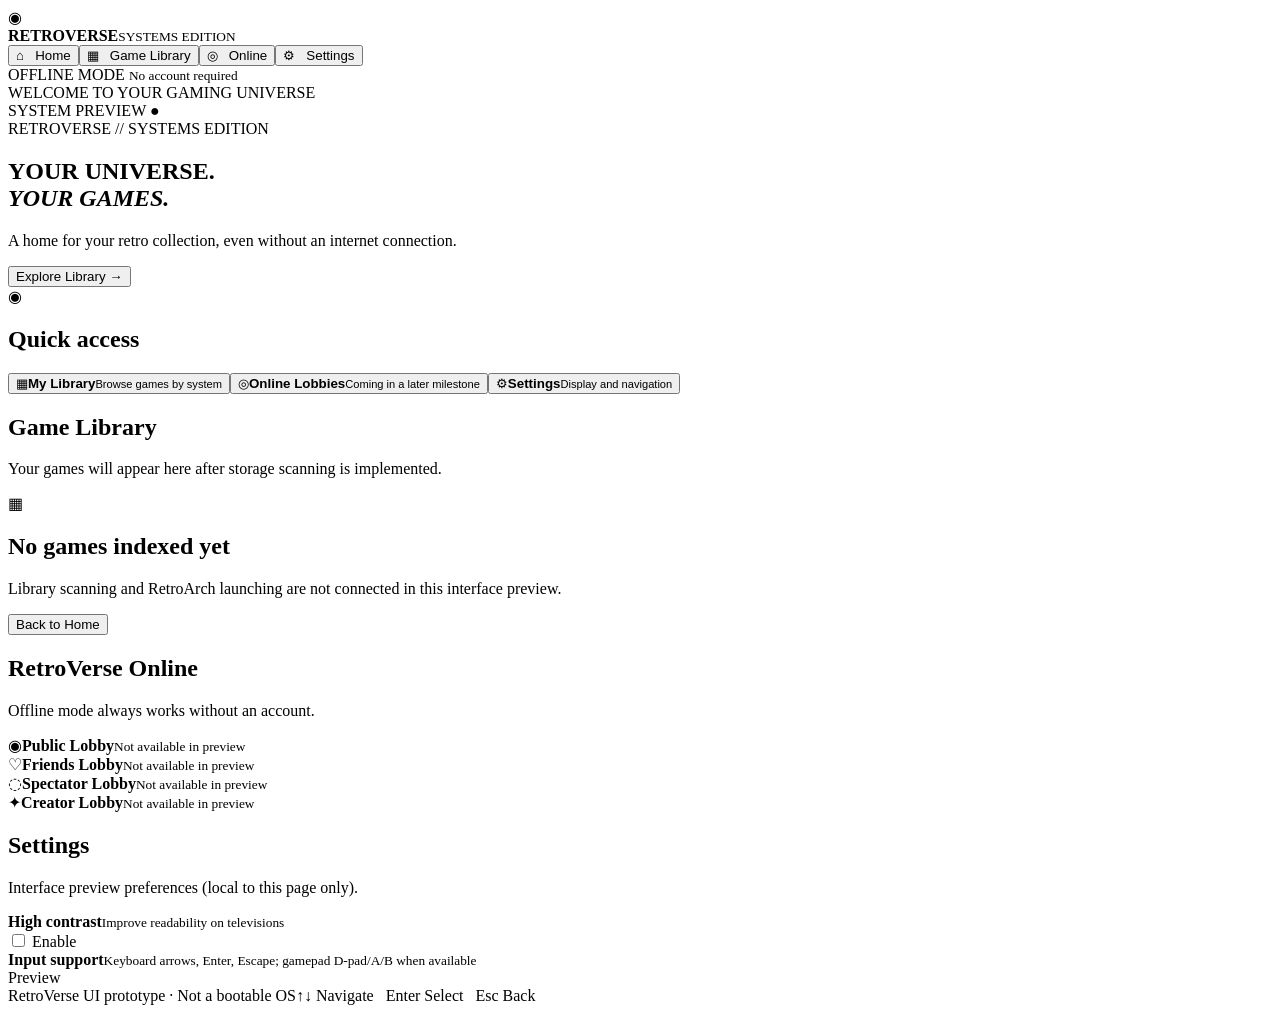
==== interface/preview/index.html @ 69228175 "ui: add offline RetroVerse interface preview" ====
<!doctype html>
<html lang="en"><head><meta charset="utf-8"><meta name="viewport" content="width=device-width,initial-scale=1">
<title>RetroVerse Systems Edition · Interface Preview</title><link rel="stylesheet" href="styles.css"></head>
<body><div class="app"><aside class="side"><div class="brand"><span class="planet">◉</span><div><strong>RETROVERSE</strong><small>SYSTEMS EDITION</small></div></div>
<nav aria-label="Main navigation"><button class="nav active" data-view="home">⌂ &nbsp; Home</button><button class="nav" data-view="library">▦ &nbsp; Game Library</button><button class="nav" data-view="online">◎ &nbsp; Online</button><button class="nav" data-view="settings">⚙ &nbsp; Settings</button></nav>
<div class="bottom"><span class="status-dot"></span> OFFLINE MODE <small>No account required</small></div></aside>
<main><header><div class="eyebrow">WELCOME TO YOUR GAMING UNIVERSE</div><div class="header-right">SYSTEM PREVIEW <span aria-hidden="true">●</span></div></header>
<section class="page" id="home"><div class="hero"><span class="eyebrow">RETROVERSE // SYSTEMS EDITION</span><h1>YOUR UNIVERSE.<br><em>YOUR GAMES.</em></h1><p>A home for your retro collection, even without an internet connection.</p><button class="primary" data-open="library">Explore Library →</button><div class="orbit">◉</div></div><h2>Quick access</h2><div class="cards"><button class="tile" data-open="library"><span class="tile-icon">▦</span><strong>My Library</strong><small>Browse games by system</small></button><button class="tile" data-open="online"><span class="tile-icon">◎</span><strong>Online Lobbies</strong><small>Coming in a later milestone</small></button><button class="tile" data-open="settings"><span class="tile-icon">⚙</span><strong>Settings</strong><small>Display and navigation</small></button></div></section>
<section class="page hidden" id="library"><h1>Game Library</h1><p class="muted">Your games will appear here after storage scanning is implemented.</p><div class="empty"><div class="big-icon">▦</div><h2>No games indexed yet</h2><p>Library scanning and RetroArch launching are not connected in this interface preview.</p><button class="primary" data-open="home">Back to Home</button></div></section>
<section class="page hidden" id="online"><h1>RetroVerse Online</h1><p class="muted">Offline mode always works without an account.</p><div class="cards"><div class="tile disabled"><span class="tile-icon">◉</span><strong>Public Lobby</strong><small>Not available in preview</small></div><div class="tile disabled"><span class="tile-icon">♡</span><strong>Friends Lobby</strong><small>Not available in preview</small></div><div class="tile disabled"><span class="tile-icon">◌</span><strong>Spectator Lobby</strong><small>Not available in preview</small></div><div class="tile disabled"><span class="tile-icon">✦</span><strong>Creator Lobby</strong><small>Not available in preview</small></div></div></section>
<section class="page hidden" id="settings"><h1>Settings</h1><p class="muted">Interface preview preferences (local to this page only).</p><div class="setting"><div><strong>High contrast</strong><small>Improve readability on televisions</small></div><label class="switch"><input type="checkbox" id="contrast"> Enable</label></div><div class="setting"><div><strong>Input support</strong><small>Keyboard arrows, Enter, Escape; gamepad D-pad/A/B when available</small></div><span>Preview</span></div></section>
<footer><span>RetroVerse UI prototype · Not a bootable OS</span><span>↑↓ Navigate &nbsp; Enter Select &nbsp; Esc Back</span></footer></main></div><div id="notice" role="status" aria-live="polite" class="sr"></div><script src="app.js"></script></body></html>
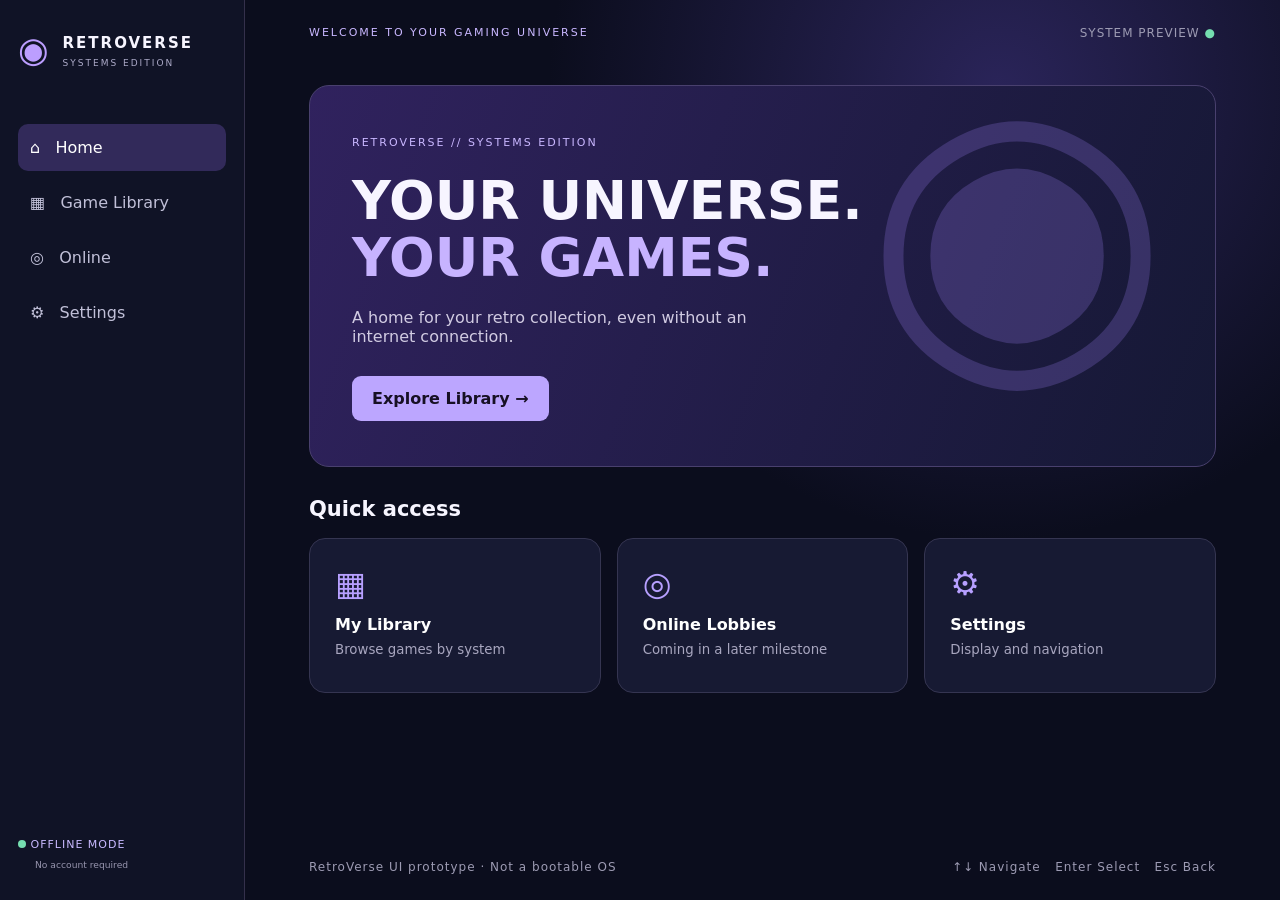
==== commit aeb88100: "input: integrate gamepad navigation with RetroVerse UI" ====
--- a/interface/preview/index.html
+++ b/interface/preview/index.html
@@ -9,4 +9,4 @@
 <section class="page hidden" id="library"><h1>Game Library</h1><p class="muted">Your games will appear here after storage scanning is implemented.</p><div class="empty"><div class="big-icon">▦</div><h2>No games indexed yet</h2><p>Library scanning and RetroArch launching are not connected in this interface preview.</p><button class="primary" data-open="home">Back to Home</button></div></section>
 <section class="page hidden" id="online"><h1>RetroVerse Online</h1><p class="muted">Offline mode always works without an account.</p><div class="cards"><div class="tile disabled"><span class="tile-icon">◉</span><strong>Public Lobby</strong><small>Not available in preview</small></div><div class="tile disabled"><span class="tile-icon">♡</span><strong>Friends Lobby</strong><small>Not available in preview</small></div><div class="tile disabled"><span class="tile-icon">◌</span><strong>Spectator Lobby</strong><small>Not available in preview</small></div><div class="tile disabled"><span class="tile-icon">✦</span><strong>Creator Lobby</strong><small>Not available in preview</small></div></div></section>
 <section class="page hidden" id="settings"><h1>Settings</h1><p class="muted">Interface preview preferences (local to this page only).</p><div class="setting"><div><strong>High contrast</strong><small>Improve readability on televisions</small></div><label class="switch"><input type="checkbox" id="contrast"> Enable</label></div><div class="setting"><div><strong>Input support</strong><small>Keyboard arrows, Enter, Escape; gamepad D-pad/A/B when available</small></div><span>Preview</span></div></section>
-<footer><span>RetroVerse UI prototype · Not a bootable OS</span><span>↑↓ Navigate &nbsp; Enter Select &nbsp; Esc Back</span></footer></main></div><div id="notice" role="status" aria-live="polite" class="sr"></div><script src="app.js"></script></body></html>+<footer><span>RetroVerse UI prototype · Not a bootable OS</span><span>↑↓ Navigate &nbsp; Enter Select &nbsp; Esc Back</span></footer></main></div><div id="notice" role="status" aria-live="polite" class="sr"></div><script src="gamepad.js"></script><script src="app.js"></script></body></html>
--- a/interface/preview/styles.css
+++ b/interface/preview/styles.css
@@ -0,0 +1 @@
+:root{font-family:Inter,system-ui,sans-serif;color:#f7f5ff;background:#0a0c1b;--accent:#9a7dfc}*{box-sizing:border-box}body{margin:0}.app{min-height:100vh;display:grid;grid-template-columns:245px 1fr;background:radial-gradient(circle at 78% 10%,#2a2459 0,transparent 35%),#0b0d1d}.side{background:#101326;border-right:1px solid #34304b;padding:30px 18px;display:flex;flex-direction:column;gap:54px}.brand{display:flex;align-items:center;gap:12px;letter-spacing:2px}.planet{font-size:35px;color:#bc9eff}.brand strong{font-size:15px}.brand small{display:block;font-size:9px;color:#adabc9;margin-top:6px}nav{display:grid;gap:8px}button{font:inherit;cursor:pointer}button:focus-visible,input:focus-visible{outline:3px solid #fff;outline-offset:3px}.nav{text-align:left;border:0;color:#c1c0d8;background:transparent;border-radius:10px;padding:14px 12px}.nav:hover,.nav.active{background:#322a5a;color:#fff}.bottom{margin-top:auto;font-size:11px;color:#c8b9ff;letter-spacing:1px}.bottom small{display:block;letter-spacing:0;margin:8px 0 0 17px;color:#9795ae}.status-dot{display:inline-block;width:8px;height:8px;border-radius:50%;background:#75deb0}main{padding:26px clamp(24px,5vw,90px);display:flex;flex-direction:column;min-width:0}header,footer{display:flex;justify-content:space-between;color:#9d9bb3;font-size:12px;letter-spacing:1px}.header-right span{color:#75deb0}.page{flex:1}.hidden{display:none}.hero{position:relative;overflow:hidden;margin:45px 0 30px;padding:45px 42px;min-height:310px;border:1px solid #49406e;border-radius:20px;background:linear-gradient(110deg,#30225e,#151834)}.eyebrow{font-size:11px;color:#c9b7ff;letter-spacing:2px}.hero h1{position:relative;z-index:1;font-size:clamp(31px,4.2vw,59px);line-height:1.06;margin:22px 0}.hero em{font-style:normal;color:#c7b3ff}.hero p{max-width:430px;color:#d1cbe2}.orbit{position:absolute;right:5%;top:0;font-size:350px;line-height:.8;color:#8c73dc45;pointer-events:none}.primary{position:relative;z-index:1;background:#bca6ff;color:#171024;border:0;border-radius:9px;padding:13px 20px;font-weight:750;margin-top:14px}h2{font-size:21px}h1{font-size:38px}.cards{display:grid;grid-template-columns:repeat(auto-fit,minmax(190px,1fr));gap:16px}.tile{border:1px solid #353551;border-radius:16px;text-align:left;padding:25px;background:#171a33;color:white;min-height:155px;display:flex;flex-direction:column;align-items:flex-start}.tile:hover:not(.disabled){border-color:#ab90ff;background:#22203f}.tile-icon{font-size:33px;color:#b7a0ff;margin-bottom:12px}.tile small,.setting small{display:block;color:#a8a6bf;margin-top:8px}.tile.disabled{opacity:.6;cursor:default}.muted,.empty p{color:#aca9c3}.empty{margin:35px 0;padding:55px 20px;border:1px dashed #4f466c;text-align:center;border-radius:18px}.big-icon{font-size:55px;color:#ac93fa}.setting{background:#171a33;border:1px solid #343450;border-radius:13px;padding:20px;display:flex;justify-content:space-between;align-items:center;margin:15px 0;gap:20px}.switch{white-space:nowrap}footer{margin-top:32px;gap:12px}.sr{position:absolute;left:-9999px}.contrast{--accent:#ffe89e;background:#050505}.contrast .app{background:#050505}.contrast .side,.contrast .tile,.contrast .setting{background:#121212;border-color:#eee}.contrast .nav.active{background:#484848}@media(max-width:700px){.app{grid-template-columns:1fr}.side{gap:16px;padding:15px}.brand{justify-content:center}nav{display:flex;overflow:auto}.nav{white-space:nowrap}.bottom{display:none}main{padding:20px}.hero{margin-top:20px;padding:25px 22px}.orbit{right:-50px;font-size:240px}header,footer{font-size:9px}}
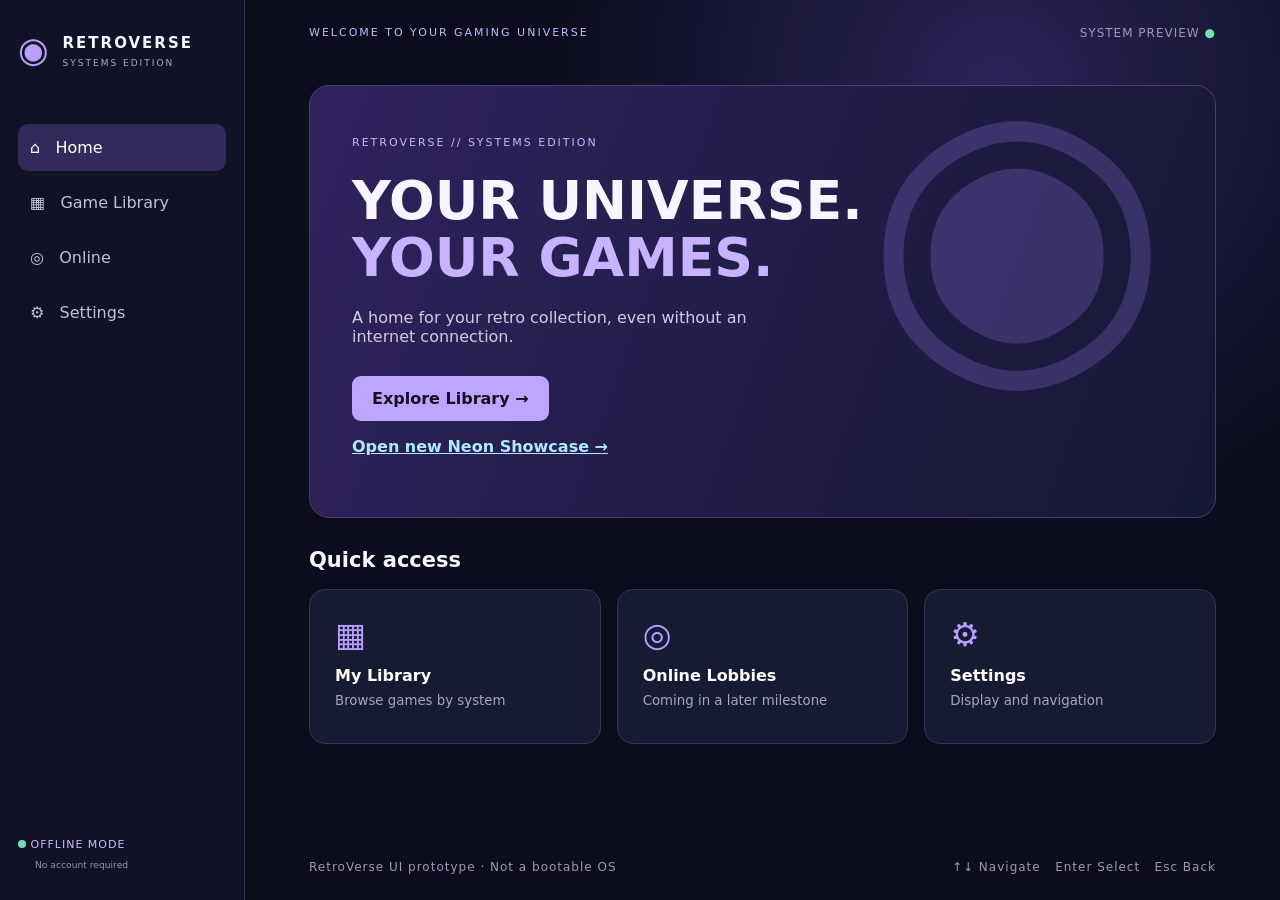
==== commit 9dccb635: "ui: link existing systems preview to neon menu showcase" ====
--- a/interface/preview/index.html
+++ b/interface/preview/index.html
@@ -5,8 +5,8 @@
 <nav aria-label="Main navigation"><button class="nav active" data-view="home">⌂ &nbsp; Home</button><button class="nav" data-view="library">▦ &nbsp; Game Library</button><button class="nav" data-view="online">◎ &nbsp; Online</button><button class="nav" data-view="settings">⚙ &nbsp; Settings</button></nav>
 <div class="bottom"><span class="status-dot"></span> OFFLINE MODE <small>No account required</small></div></aside>
 <main><header><div class="eyebrow">WELCOME TO YOUR GAMING UNIVERSE</div><div class="header-right">SYSTEM PREVIEW <span aria-hidden="true">●</span></div></header>
-<section class="page" id="home"><div class="hero"><span class="eyebrow">RETROVERSE // SYSTEMS EDITION</span><h1>YOUR UNIVERSE.<br><em>YOUR GAMES.</em></h1><p>A home for your retro collection, even without an internet connection.</p><button class="primary" data-open="library">Explore Library →</button><div class="orbit">◉</div></div><h2>Quick access</h2><div class="cards"><button class="tile" data-open="library"><span class="tile-icon">▦</span><strong>My Library</strong><small>Browse games by system</small></button><button class="tile" data-open="online"><span class="tile-icon">◎</span><strong>Online Lobbies</strong><small>Coming in a later milestone</small></button><button class="tile" data-open="settings"><span class="tile-icon">⚙</span><strong>Settings</strong><small>Display and navigation</small></button></div></section>
+<section class="page" id="home"><div class="hero"><span class="eyebrow">RETROVERSE // SYSTEMS EDITION</span><h1>YOUR UNIVERSE.<br><em>YOUR GAMES.</em></h1><p>A home for your retro collection, even without an internet connection.</p><button class="primary" data-open="library">Explore Library →</button><p><a href="../neon-showcase/index.html" style="color:#aee9ff;font-weight:700">Open new Neon Showcase →</a></p><div class="orbit">◉</div></div><h2>Quick access</h2><div class="cards"><button class="tile" data-open="library"><span class="tile-icon">▦</span><strong>My Library</strong><small>Browse games by system</small></button><button class="tile" data-open="online"><span class="tile-icon">◎</span><strong>Online Lobbies</strong><small>Coming in a later milestone</small></button><button class="tile" data-open="settings"><span class="tile-icon">⚙</span><strong>Settings</strong><small>Display and navigation</small></button></div></section>
 <section class="page hidden" id="library"><h1>Game Library</h1><p class="muted">Your games will appear here after storage scanning is implemented.</p><div class="empty"><div class="big-icon">▦</div><h2>No games indexed yet</h2><p>Library scanning and RetroArch launching are not connected in this interface preview.</p><button class="primary" data-open="home">Back to Home</button></div></section>
 <section class="page hidden" id="online"><h1>RetroVerse Online</h1><p class="muted">Offline mode always works without an account.</p><div class="cards"><div class="tile disabled"><span class="tile-icon">◉</span><strong>Public Lobby</strong><small>Not available in preview</small></div><div class="tile disabled"><span class="tile-icon">♡</span><strong>Friends Lobby</strong><small>Not available in preview</small></div><div class="tile disabled"><span class="tile-icon">◌</span><strong>Spectator Lobby</strong><small>Not available in preview</small></div><div class="tile disabled"><span class="tile-icon">✦</span><strong>Creator Lobby</strong><small>Not available in preview</small></div></div></section>
-<section class="page hidden" id="settings"><h1>Settings</h1><p class="muted">Interface preview preferences (local to this page only).</p><div class="setting"><div><strong>High contrast</strong><small>Improve readability on televisions</small></div><label class="switch"><input type="checkbox" id="contrast"> Enable</label></div><div class="setting"><div><strong>Input support</strong><small>Keyboard arrows, Enter, Escape; gamepad D-pad/A/B when available</small></div><span>Preview</span></div></section>
-<footer><span>RetroVerse UI prototype · Not a bootable OS</span><span>↑↓ Navigate &nbsp; Enter Select &nbsp; Esc Back</span></footer></main></div><div id="notice" role="status" aria-live="polite" class="sr"></div><script src="gamepad.js"></script><script src="app.js"></script></body></html>+<section class="page hidden" id="settings"><h1>Settings</h1><p class="muted">Interface preview preferences (local to this page only).</p><div class="setting music-setting"><div><strong>Retro Music Shuffle</strong><small>Choose a soundtrack or shuffle all your locally selected music. Audio stays on this device.</small><div class="music-controls"><label for="music-soundtrack">Soundtrack</label><select id="music-soundtrack"><option value="all" selected>All Music</option><option value="mecha">Mecha Yokai</option><option value="cosmic">Cosmic Oblivion</option><option value="astral">Astral Visit</option><option value="off">Music Off</option></select><label><input type="checkbox" id="music-shuffle" checked> Shuffle tracks</label><label><input type="checkbox" id="music-continuous" checked> Continuous playback</label></div><div class="music-controls"><label for="music-files">Choose music files</label><input id="music-files" type="file" accept="audio/*,.mp3,.ogg,.wav,.flac,.m4a" multiple><button id="music-play" type="button" disabled>Play</button><button id="music-next" type="button" disabled>Next ⏭</button><label for="music-volume">Volume</label><input id="music-volume" type="range" min="0" max="100" value="35"></div><small id="music-status" role="status" aria-live="polite">Choose your own music files to begin.</small></div></div><div class="setting"><div><strong>High contrast</strong><small>Improve readability on televisions</small></div><label class="switch"><input type="checkbox" id="contrast"> Enable</label></div><div class="setting"><div><strong>Controllers</strong><small id="controller-status">No controller detected</small><div id="controller-list" aria-label="Detected gamepads"></div></div></div><div class="setting"><div><strong>Input support</strong><small>Keyboard arrows, Enter, Escape; gamepad D-pad/A/B when available</small></div><span>Preview</span></div></section>
+<footer><span>RetroVerse UI prototype · Not a bootable OS</span><span>↑↓ Navigate &nbsp; Enter Select &nbsp; Esc Back</span></footer></main></div><div id="notice" role="status" aria-live="polite" class="sr"></div><script src="gamepad.js"></script><script src="controller-detection.js"></script><script src="music.js"></script><script src="music-ui.js"></script><script src="app.js"></script></body></html>
--- a/interface/preview/styles.css
+++ b/interface/preview/styles.css
@@ -1 +1 @@
-:root{font-family:Inter,system-ui,sans-serif;color:#f7f5ff;background:#0a0c1b;--accent:#9a7dfc}*{box-sizing:border-box}body{margin:0}.app{min-height:100vh;display:grid;grid-template-columns:245px 1fr;background:radial-gradient(circle at 78% 10%,#2a2459 0,transparent 35%),#0b0d1d}.side{background:#101326;border-right:1px solid #34304b;padding:30px 18px;display:flex;flex-direction:column;gap:54px}.brand{display:flex;align-items:center;gap:12px;letter-spacing:2px}.planet{font-size:35px;color:#bc9eff}.brand strong{font-size:15px}.brand small{display:block;font-size:9px;color:#adabc9;margin-top:6px}nav{display:grid;gap:8px}button{font:inherit;cursor:pointer}button:focus-visible,input:focus-visible{outline:3px solid #fff;outline-offset:3px}.nav{text-align:left;border:0;color:#c1c0d8;background:transparent;border-radius:10px;padding:14px 12px}.nav:hover,.nav.active{background:#322a5a;color:#fff}.bottom{margin-top:auto;font-size:11px;color:#c8b9ff;letter-spacing:1px}.bottom small{display:block;letter-spacing:0;margin:8px 0 0 17px;color:#9795ae}.status-dot{display:inline-block;width:8px;height:8px;border-radius:50%;background:#75deb0}main{padding:26px clamp(24px,5vw,90px);display:flex;flex-direction:column;min-width:0}header,footer{display:flex;justify-content:space-between;color:#9d9bb3;font-size:12px;letter-spacing:1px}.header-right span{color:#75deb0}.page{flex:1}.hidden{display:none}.hero{position:relative;overflow:hidden;margin:45px 0 30px;padding:45px 42px;min-height:310px;border:1px solid #49406e;border-radius:20px;background:linear-gradient(110deg,#30225e,#151834)}.eyebrow{font-size:11px;color:#c9b7ff;letter-spacing:2px}.hero h1{position:relative;z-index:1;font-size:clamp(31px,4.2vw,59px);line-height:1.06;margin:22px 0}.hero em{font-style:normal;color:#c7b3ff}.hero p{max-width:430px;color:#d1cbe2}.orbit{position:absolute;right:5%;top:0;font-size:350px;line-height:.8;color:#8c73dc45;pointer-events:none}.primary{position:relative;z-index:1;background:#bca6ff;color:#171024;border:0;border-radius:9px;padding:13px 20px;font-weight:750;margin-top:14px}h2{font-size:21px}h1{font-size:38px}.cards{display:grid;grid-template-columns:repeat(auto-fit,minmax(190px,1fr));gap:16px}.tile{border:1px solid #353551;border-radius:16px;text-align:left;padding:25px;background:#171a33;color:white;min-height:155px;display:flex;flex-direction:column;align-items:flex-start}.tile:hover:not(.disabled){border-color:#ab90ff;background:#22203f}.tile-icon{font-size:33px;color:#b7a0ff;margin-bottom:12px}.tile small,.setting small{display:block;color:#a8a6bf;margin-top:8px}.tile.disabled{opacity:.6;cursor:default}.muted,.empty p{color:#aca9c3}.empty{margin:35px 0;padding:55px 20px;border:1px dashed #4f466c;text-align:center;border-radius:18px}.big-icon{font-size:55px;color:#ac93fa}.setting{background:#171a33;border:1px solid #343450;border-radius:13px;padding:20px;display:flex;justify-content:space-between;align-items:center;margin:15px 0;gap:20px}.switch{white-space:nowrap}footer{margin-top:32px;gap:12px}.sr{position:absolute;left:-9999px}.contrast{--accent:#ffe89e;background:#050505}.contrast .app{background:#050505}.contrast .side,.contrast .tile,.contrast .setting{background:#121212;border-color:#eee}.contrast .nav.active{background:#484848}@media(max-width:700px){.app{grid-template-columns:1fr}.side{gap:16px;padding:15px}.brand{justify-content:center}nav{display:flex;overflow:auto}.nav{white-space:nowrap}.bottom{display:none}main{padding:20px}.hero{margin-top:20px;padding:25px 22px}.orbit{right:-50px;font-size:240px}header,footer{font-size:9px}}+:root{font-family:Inter,system-ui,sans-serif;color:#f7f5ff;background:#0a0c1b;--accent:#9a7dfc}*{box-sizing:border-box}body{margin:0}.app{min-height:100vh;display:grid;grid-template-columns:245px 1fr;background:radial-gradient(circle at 78% 10%,#2a2459 0,transparent 35%),#0b0d1d}.side{background:#101326;border-right:1px solid #34304b;padding:30px 18px;display:flex;flex-direction:column;gap:54px}.brand{display:flex;align-items:center;gap:12px;letter-spacing:2px}.planet{font-size:35px;color:#bc9eff}.brand strong{font-size:15px}.brand small{display:block;font-size:9px;color:#adabc9;margin-top:6px}nav{display:grid;gap:8px}button{font:inherit;cursor:pointer}button:focus-visible,input:focus-visible{outline:3px solid #fff;outline-offset:3px}.nav{text-align:left;border:0;color:#c1c0d8;background:transparent;border-radius:10px;padding:14px 12px}.nav:hover,.nav.active{background:#322a5a;color:#fff}.bottom{margin-top:auto;font-size:11px;color:#c8b9ff;letter-spacing:1px}.bottom small{display:block;letter-spacing:0;margin:8px 0 0 17px;color:#9795ae}.status-dot{display:inline-block;width:8px;height:8px;border-radius:50%;background:#75deb0}main{padding:26px clamp(24px,5vw,90px);display:flex;flex-direction:column;min-width:0}header,footer{display:flex;justify-content:space-between;color:#9d9bb3;font-size:12px;letter-spacing:1px}.header-right span{color:#75deb0}.page{flex:1}.hidden{display:none}.hero{position:relative;overflow:hidden;margin:45px 0 30px;padding:45px 42px;min-height:310px;border:1px solid #49406e;border-radius:20px;background:linear-gradient(110deg,#30225e,#151834)}.eyebrow{font-size:11px;color:#c9b7ff;letter-spacing:2px}.hero h1{position:relative;z-index:1;font-size:clamp(31px,4.2vw,59px);line-height:1.06;margin:22px 0}.hero em{font-style:normal;color:#c7b3ff}.hero p{max-width:430px;color:#d1cbe2}.orbit{position:absolute;right:5%;top:0;font-size:350px;line-height:.8;color:#8c73dc45;pointer-events:none}.primary{position:relative;z-index:1;background:#bca6ff;color:#171024;border:0;border-radius:9px;padding:13px 20px;font-weight:750;margin-top:14px}h2{font-size:21px}h1{font-size:38px}.cards{display:grid;grid-template-columns:repeat(auto-fit,minmax(190px,1fr));gap:16px}.tile{border:1px solid #353551;border-radius:16px;text-align:left;padding:25px;background:#171a33;color:white;min-height:155px;display:flex;flex-direction:column;align-items:flex-start}.tile:hover:not(.disabled){border-color:#ab90ff;background:#22203f}.tile-icon{font-size:33px;color:#b7a0ff;margin-bottom:12px}.tile small,.setting small{display:block;color:#a8a6bf;margin-top:8px}.tile.disabled{opacity:.6;cursor:default}.muted,.empty p{color:#aca9c3}.empty{margin:35px 0;padding:55px 20px;border:1px dashed #4f466c;text-align:center;border-radius:18px}.big-icon{font-size:55px;color:#ac93fa}.setting{background:#171a33;border:1px solid #343450;border-radius:13px;padding:20px;display:flex;justify-content:space-between;align-items:center;margin:15px 0;gap:20px}.switch{white-space:nowrap}footer{margin-top:32px;gap:12px}.sr{position:absolute;left:-9999px}.contrast{--accent:#ffe89e;background:#050505}.contrast .app{background:#050505}.contrast .side,.contrast .tile,.contrast .setting{background:#121212;border-color:#eee}.contrast .nav.active{background:#484848}@media(max-width:700px){.app{grid-template-columns:1fr}.side{gap:16px;padding:15px}.brand{justify-content:center}nav{display:flex;overflow:auto}.nav{white-space:nowrap}.bottom{display:none}main{padding:20px}.hero{margin-top:20px;padding:25px 22px}.orbit{right:-50px;font-size:240px}header,footer{font-size:9px}}\n.music-setting{display:block}.music-controls{display:flex;flex-wrap:wrap;gap:12px;align-items:center;margin:15px 0}.music-controls button,.music-controls label[for="music-files"]{background:#40336d;border:1px solid #a58be9;color:white;padding:9px 14px;border-radius:8px;cursor:pointer}.music-controls button:disabled{opacity:.4;cursor:default}.music-controls input[type="file"]{max-width:260px;font-size:12px}.music-controls input[type="range"]{width:100px}\n
